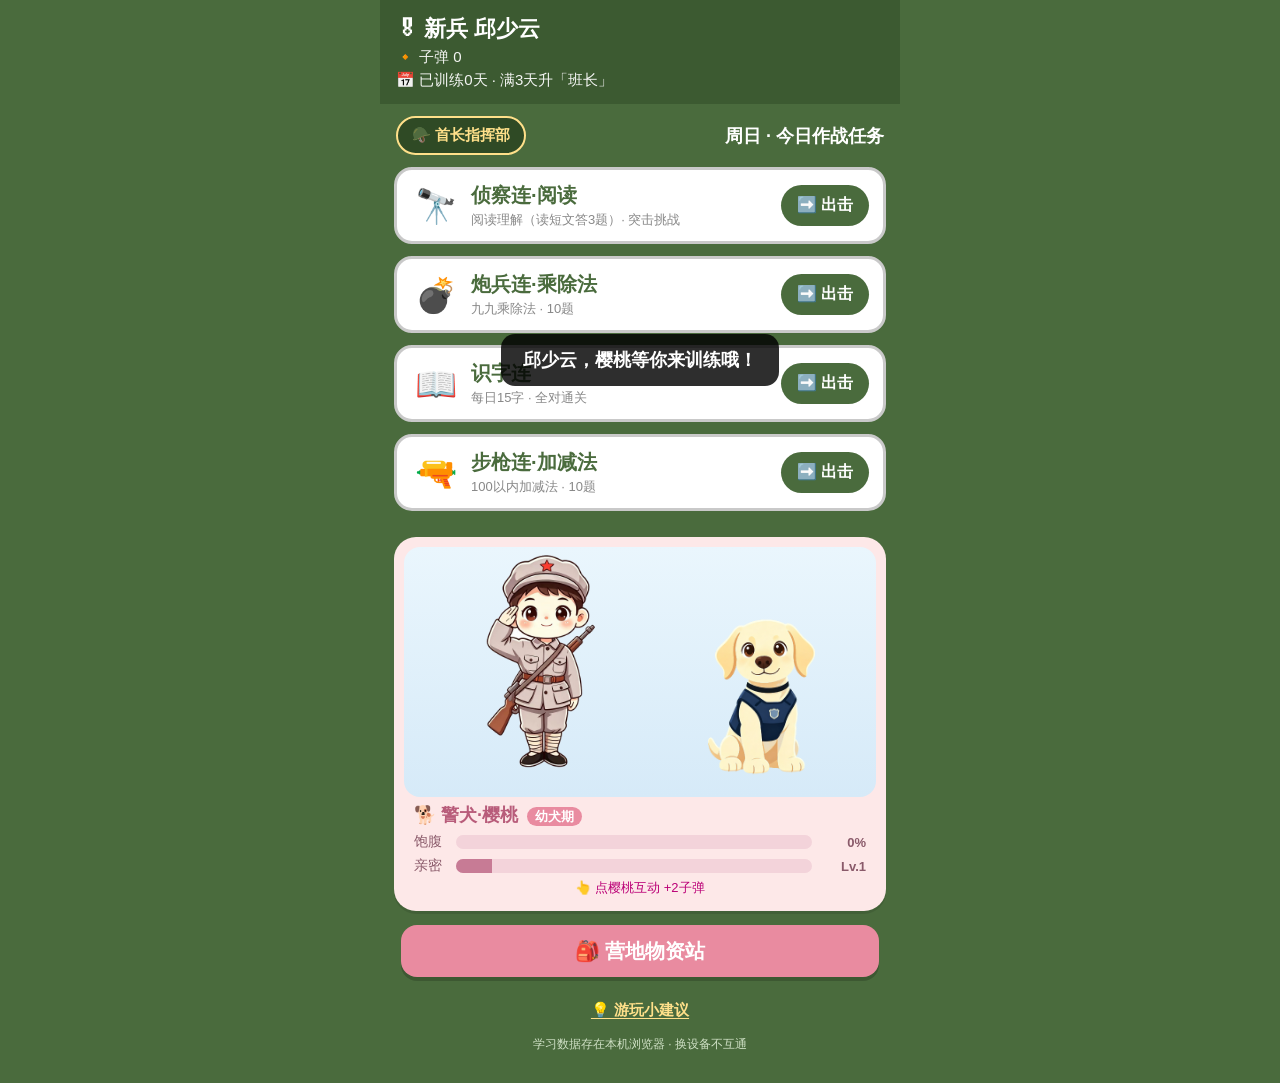
==== index.html @ 489091f8 "deploy qiaoqiao" ====
<!DOCTYPE html>
<html lang="zh-CN">
<head>
  <meta charset="utf-8">
  <meta name="viewport" content="width=device-width, initial-scale=1, maximum-scale=1, user-scalable=no, viewport-fit=cover">
  <title>邱少云小八路与警犬樱桃</title>
  <link rel="stylesheet" href="css/style.css">
  <link rel="manifest" href="manifest.json">
  <link rel="icon" href="icon-192.png" type="image/png">
  <link rel="apple-touch-icon" href="apple-touch-icon.png">
</head>
<body>
  <div id="app"></div>
  <script src="js/data/words.js"></script>
  <script src="js/data/articles.js"></script>
  <script src="js/data/rank.js"></script>
  <script src="js/data/zhuanti.js"></script>
  <script src="js/data/questions.js"></script>
  <script src="js/data/store.js"></script>
  <script src="js/app.js"></script>
  <script>
    if ('serviceWorker' in navigator && location.protocol.indexOf('http') === 0) {
      window.addEventListener('load', function () {
        navigator.serviceWorker.register('./sw.js').catch(function () {})
      })
    }
  </script>
</body>
</html>
---- css/style.css ----
* { box-sizing: border-box; -webkit-tap-highlight-color: transparent; }
html, body { margin: 0; padding: 0; }
body {
  font-family: "PingFang SC", "Microsoft YaHei", "Heiti SC", sans-serif;
  background: #4A6B3D;
  color: #333;
  font-size: 17px;
}
#app {
  max-width: 520px;
  margin: 0 auto;
  min-height: 100vh;
  background: #4A6B3D;
  padding-bottom: 24px;
}
.big-btn {
  display: block; width: 92%; margin: 14px auto;
  min-height: 52px; border: none; border-radius: 16px;
  font-size: 20px; font-weight: bold; color: #fff;
  box-shadow: 0 4px 0 rgba(0,0,0,0.18); cursor: pointer;
}
.btn-green { background: #4A6B3D; }
.btn-pink { background: #E98BA0; }
.big-btn:active { transform: translateY(2px); box-shadow: 0 2px 0 rgba(0,0,0,0.18); }

/* 顶部状态栏 */
.topbar { background: #3c5a31; color: #fff; padding: 14px 16px; }
.rank-badge { font-size: 22px; font-weight: bold; }
.stat { font-size: 15px; margin-top: 4px; opacity: 0.95; }

.home-head { display: flex; justify-content: space-between; align-items: center; padding: 12px 16px 4px; }
.admin-entry {
  background: #2f4a25; color: #ffe08a; border: 2px solid #ffe08a;
  border-radius: 20px; padding: 8px 14px; font-size: 15px; font-weight: bold; cursor: pointer;
}
.today-label { color: #fff; font-size: 18px; font-weight: bold; }

/* 任务卡片 */
.task-list { padding: 8px 14px; }
.task-card {
  display: flex; align-items: center; background: #fff; border: 3px solid #c9c9c9;
  border-radius: 18px; padding: 12px 14px; margin-bottom: 12px; cursor: pointer;
}
.task-card.done { border-color: #f2c200; background: #fffdf0; box-shadow: 0 0 0 3px #fff3b0 inset; }
.task-icon { font-size: 34px; width: 50px; text-align: center; }
.task-info { flex: 1; padding: 0 10px; }
.task-name { font-size: 20px; font-weight: bold; color: #4A6B3D; }
.task-desc { font-size: 13px; color: #888; margin-top: 2px; }
.task-btn {
  background: #4A6B3D; color: #fff; border-radius: 22px; padding: 10px 16px;
  font-size: 16px; font-weight: bold; min-width: 84px; text-align: center;
}
.task-card.done .task-btn { background: #f2c200; color: #6a5200; }
.full-tip { text-align: center; color: #fff; font-size: 16px; padding: 6px; }

/* 樱桃区 */
.cherry-zone {
  background: #FDE8E8; border-radius: 22px; margin: 6px 14px 14px;
  padding: 10px; cursor: pointer; box-shadow: 0 3px 0 rgba(0,0,0,0.1);
}
.cherry-info { padding: 6px 10px 4px; }
.cherry-name { font-size: 18px; font-weight: bold; color: #b85c7a; }
.stage { font-size: 13px; background: #E98BA0; color: #fff; border-radius: 10px; padding: 2px 8px; margin-left: 4px; }
.bar-row { display: flex; align-items: center; margin-top: 6px; font-size: 14px; color: #8a5a6a; }
.bar-row span { width: 34px; }
.bar { flex: 1; height: 14px; background: #f3d3da; border-radius: 8px; overflow: hidden; margin: 0 8px; }
.bar.pink { background: #f3d3da; }
.bar-fill { height: 100%; background: #E98BA0; transition: width .4s; }
.bar.pink .bar-fill { background: #C77B95; }
.bar-row b { width: 46px; text-align: right; font-size: 13px; }
.cherry-hint { font-size: 13px; color: #b07; text-align: center; margin-top: 4px; }

/* 角色场景：淡蓝清爽背景 + 邱少云与樱桃双角色同框 */
.scene-wrap {
  position: relative; width: 100%; height: 250px; border-radius: 16px; overflow: hidden;
  background: linear-gradient(180deg, #EAF6FD 0%, #D6EAF8 100%);
}
.scene-stage { position: absolute; inset: 0; z-index: 2;
  display: flex; align-items: flex-end; justify-content: center; gap: 0.5%; padding: 0 2% 3%; }
.scene-char { position: relative; display: block; }
.scene-char img { display: block; width: 100%; height: auto; }
/* 邱少云：左侧主体，占展示区约 55% */
.qiao-char { flex: 0 0 55%; max-width: 300px; }
/* 樱桃：邱少云右侧脚边，稍微矮一点点，占展示区约 39% */
.cherry-char { flex: 0 0 39%; max-width: 240px; }
/* 点击樱桃时的弹跳反馈 */
.cherry-char.eating img { animation: cherryPop .45s ease-in-out 6; }
@keyframes cherryPop {
  0%,100% { transform: translateY(0) scale(1); }
  50% { transform: translateY(-6px) scale(1.02); }
}
@media (prefers-reduced-motion: reduce) { .cherry-char.eating img { animation: none; } }

.shop-btn { margin-top: 6px; }
.foot-tip { text-align: center; color: #cfe0c5; font-size: 12px; padding: 6px; }

/* 答题页 */
.quiz-head { display: flex; align-items: center; justify-content: space-between; padding: 14px 14px 6px; color: #fff; }
.quiz-back { background: #2f4a25; color: #fff; border-radius: 14px; padding: 8px 12px; font-size: 15px; cursor: pointer; }
.quiz-title { font-size: 19px; font-weight: bold; }
.review-tag { font-size: 12px; background: #E98BA0; color: #fff; border-radius: 8px; padding: 2px 6px; }
.quiz-progress { font-size: 15px; opacity: 0.9; }
.pw-btn { font-size: 14px; }

.article-box { background: #fff; margin: 0 14px; border-radius: 14px; padding: 12px; max-height: 40vh; overflow: auto; }
.article-title { font-size: 18px; font-weight: bold; color: #4A6B3D; margin-bottom: 6px; }
.article-body { font-size: 18px; line-height: 2; color: #444; }
ruby { ruby-position: over; }
ruby rt { font-size: 11px; color: #999; }

.q-text { color: #fff; font-size: 22px; font-weight: bold; text-align: center; padding: 22px 18px; line-height: 1.5; }
.options { padding: 0 16px; }
.option {
  background: #fff; border-radius: 16px; padding: 16px; margin-bottom: 12px;
  font-size: 20px; text-align: center; cursor: pointer; min-height: 52px;
  display: flex; align-items: center; justify-content: center;
}
.option.correct { background: #b6e3a8; border: 3px solid #4caf50; }
.option.wrong { background: #ffc9c9; border: 3px solid #e23b3b; }
.fb { text-align: center; font-size: 20px; font-weight: bold; padding: 10px; }
.fb-ok { color: #b6e3a8; }
.fb-no { color: #ff8a8a; }

/* 成绩单 */
.result { text-align: center; padding: 20px 16px; }
.card { background: #fff; border-radius: 20px; padding: 22px 16px; margin: 0 14px; }
.result-emoji { font-size: 52px; }
.result-title { font-size: 26px; font-weight: bold; color: #4A6B3D; margin: 6px 0; }
.result-score { font-size: 19px; margin: 8px 0; }
.big-num { font-size: 30px; font-weight: bold; color: #E98BA0; }
.result-stars { font-size: 26px; color: #f2c200; letter-spacing: 4px; }
.result-bar { height: 14px; background: #eee; border-radius: 8px; overflow: hidden; margin: 10px 0; }
.result-bar-fill { height: 100%; background: #4A6B3D; transition: width .5s; }
.result-reward { font-size: 16px; color: #b85c7a; margin: 8px 0; }
.wrong-title { font-size: 16px; font-weight: bold; color: #e23b3b; margin-top: 12px; text-align: left; }
.wrong-item { font-size: 14px; color: #666; background: #fff3f3; border-radius: 8px; padding: 8px; margin: 6px 0; text-align: left; }
.retry-tip { text-align: center; font-size: 14px; color: #cfe0c5; margin-top: 8px; }

/* 庆祝 */
.celebrate { text-align: center; padding: 80px 20px; color: #fff; }
.celebrate-emoji { font-size: 90px; animation: pop 0.6s ease; }
.celebrate-title { font-size: 40px; font-weight: bold; margin: 10px 0; }
.celebrate-sub { font-size: 18px; margin-bottom: 24px; }
@keyframes pop { 0% { transform: scale(0.3); } 70% { transform: scale(1.2); } 100% { transform: scale(1); } }

/* 商店 */
.shop-cat { color: #fff; font-size: 18px; font-weight: bold; margin: 14px 16px 6px; }
.shop-grid { display: flex; flex-wrap: wrap; padding: 0 10px; }
.shop-item { width: 46%; background: #fff; border-radius: 16px; padding: 12px; margin: 6px; text-align: center; }
.shop-icon { font-size: 34px; }
.shop-name { font-size: 17px; font-weight: bold; color: #4A6B3D; }
.shop-effect { font-size: 12px; color: #888; min-height: 30px; margin: 4px 0; }
.shop-price { font-size: 15px; color: #E98BA0; font-weight: bold; }
.shop-buy { background: #4A6B3D; color: #fff; border-radius: 14px; padding: 8px; margin-top: 6px; font-weight: bold; cursor: pointer; }
.shop-owned { border-radius: 14px; padding: 8px; margin-top: 6px; font-size: 13px; font-weight: bold; cursor: pointer; }
.shop-owned.on { background: #f2c200; color: #6a5200; }
.shop-owned.off { background: #eee; color: #999; }

/* 首长指挥部 */
.admin-tabs { display: flex; flex-wrap: wrap; padding: 8px 10px; }
.admin-tab { background: #2f4a25; color: #cfe0c5; border-radius: 14px; padding: 8px 12px; margin: 4px; font-size: 14px; font-weight: bold; cursor: pointer; }
.admin-tab.on { background: #ffe08a; color: #4A6B3D; }
.admin-body { background: #fff; margin: 8px 12px 16px; border-radius: 16px; padding: 12px; min-height: 50vh; }
.unit-sel { display: flex; flex-wrap: wrap; gap: 6px; margin-bottom: 10px; }
.unit-btn { background: #eee; border: none; border-radius: 12px; padding: 8px 10px; font-size: 13px; cursor: pointer; }
.unit-btn.on { background: #4A6B3D; color: #fff; }
.word-list { display: flex; flex-direction: column; gap: 6px; }
.word-row { display: flex; align-items: center; background: #f7f7f7; border-radius: 10px; padding: 8px 10px; font-size: 16px; }
.w-c { font-size: 20px; font-weight: bold; width: 36px; }
.w-p { width: 70px; color: #666; }
.w-t { flex: 1; }
.tg { background: #e7f0e0; color: #4A6B3D; border-radius: 8px; padding: 1px 6px; font-size: 12px; margin-right: 3px; }
.w-edit, .w-del { margin-left: 6px; cursor: pointer; font-size: 16px; }
.add-btn { display: block; width: 100%; background: #4A6B3D; color: #fff; border: none; border-radius: 12px; padding: 12px; font-size: 16px; font-weight: bold; margin-top: 10px; cursor: pointer; }
.edit-box { background: #f7f7f7; border-radius: 12px; padding: 12px; display: flex; flex-direction: column; gap: 8px; }
.e-in, .e-ta, .custom-input { border: 1px solid #ccc; border-radius: 8px; padding: 10px; font-size: 15px; width: 100%; }
.e-ta { min-height: 90px; }
.tg-sel { display: flex; flex-wrap: wrap; gap: 8px; font-size: 14px; }
.art-row { display: flex; align-items: center; background: #f7f7f7; border-radius: 10px; padding: 10px; margin-bottom: 6px; }
.art-title { flex: 1; font-size: 15px; }
.cu-progress { width: 100%; text-align: center; font-size: 15px; font-weight: bold; color: #2f4a25; background: #f0f7ea; border-radius: 10px; padding: 8px; margin-bottom: 4px; }
.word-row.imp { background: #fde8ef; }
.word-row.imp .w-t { color: #c0397b; }
.imp-sel { display: flex; gap: 10px; align-items: center; }
.imp-sel .unit-select { flex: 1; }
.import-box .e-in { margin-bottom: 2px; }
.add-btn.danger { background: #c0397b; }
.art-edit, .art-del { margin-left: 8px; cursor: pointer; }
.period-sel { display: flex; gap: 8px; margin-bottom: 10px; }
.period-btn { background: #eee; border: none; border-radius: 12px; padding: 8px 14px; font-size: 14px; cursor: pointer; }
.period-btn.on { background: #4A6B3D; color: #fff; }
.rep-table { width: 100%; border-collapse: collapse; font-size: 15px; }
.rep-table th, .rep-table td { border: 1px solid #eee; padding: 8px; text-align: center; }
.rep-table th { background: #f0f5ec; color: #4A6B3D; }
.rep-total { text-align: center; font-size: 18px; font-weight: bold; color: #E98BA0; margin-top: 10px; }
.score-box { text-align: center; }
.score-now { font-size: 20px; font-weight: bold; color: #4A6B3D; margin-bottom: 12px; }
.score-row { display: flex; gap: 10px; justify-content: center; margin-bottom: 10px; }
.score-row .big-btn { width: auto; margin: 0; padding: 10px 18px; min-width: 70px; }
.custom-row { display: flex; gap: 8px; align-items: center; margin-top: 8px; }
.custom-input { flex: 1; }
.custom-btn { background: #4A6B3D; color: #fff; border-radius: 12px; padding: 10px 14px; font-weight: bold; cursor: pointer; }
.custom-btn.sub { background: #E98BA0; }

/* 学习进度 · 单元选择 */
.progress-box { display: flex; flex-direction: column; gap: 12px; }
.progress-tip { background: #f0f5ec; border-radius: 12px; padding: 12px; font-size: 14px; line-height: 1.6; color: #4A6B3D; }
.progress-tip b { color: #2f4a25; }
.progress-sum { font-size: 17px; font-weight: bold; color: #4A6B3D; text-align: center; }
.unit-grid { display: grid; grid-template-columns: repeat(2, 1fr); gap: 10px; }
.unit-toggle {
  background: #f2f2f2; border: 2px solid #e0e0e0; border-radius: 14px; padding: 14px 10px;
  display: flex; flex-direction: column; align-items: center; gap: 4px; cursor: pointer; transition: all .15s;
}
.unit-toggle.on { background: #4A6B3D; border-color: #4A6B3D; }
.unit-toggle .ut-no { font-size: 16px; font-weight: bold; color: #333; }
.unit-toggle .ut-cnt { font-size: 13px; color: #888; }
.unit-toggle .ut-state { font-size: 13px; color: #bbb; }
.unit-toggle.on .ut-no, .unit-toggle.on .ut-cnt, .unit-toggle.on .ut-state { color: #fff; }
.progress-actions { display: flex; gap: 10px; }
.progress-actions .big-btn { flex: 1; margin: 0; }
.unit-toggle .ut-read { font-size: 12px; color: #a98; }
.unit-toggle.on .ut-read { color: #e8f3df; }
.cu-box { display: flex; flex-direction: column; gap: 10px; background: #fff; border: 2px solid #d8e6cf; border-radius: 14px; padding: 14px 16px; }
.cu-progress { font-size: 15px; font-weight: bold; color: #2f4a25; text-align: center; background: #eef5e8; border-radius: 10px; padding: 8px 10px; }
.cu-line { display: flex; align-items: center; justify-content: center; gap: 8px; flex-wrap: wrap; }
.cu-label { font-size: 15px; color: #4A6B3D; white-space: nowrap; }
.unit-select { font-size: 15px; font-weight: bold; color: #2f4a25; background: #f0f7ea; border: 2px solid #4A6B3D; border-radius: 10px; padding: 8px 12px; cursor: pointer; max-width: 48%; }
.unit-select:focus { outline: none; box-shadow: 0 0 0 3px rgba(123,179,106,.3); }

/* 手机端：学习进度页布局优化（避免横向拥挤） */
@media (max-width: 560px) {
  .cu-box { padding: 12px 12px; }
  .cu-line { gap: 6px 8px; }
  .cu-label { font-size: 13px; }
  .unit-select { flex: 1 1 130px; min-width: 0; max-width: 100%; font-size: 14px; padding: 10px 8px; }
  .scope-grid { grid-template-columns: 1fr; }
  .scope-card { padding: 14px; gap: 8px; }
  .scope-card .sc-num { font-size: 28px; }
  /* 手机端：高度驱动放大角色——先给容器确定百分比高度，img 再 100% 填满，避免百分比相对无高度父级失效被原图撑爆 */
  .scene-wrap { height: 320px; }
  .scene-stage { padding: 0 3% 3%; }
  .qiao-char { position: absolute; left: 4%; bottom: 3%; height: 90%; flex: none; max-width: none; }
  .qiao-char img { height: 100%; width: auto; max-width: none; }
  .cherry-char { position: absolute; right: 3%; bottom: 3%; height: 52%; flex: none; max-width: none; }
  .cherry-char img { height: 100%; width: auto; max-width: none; }
}

/* 可视化筛选 · 出题范围 */
.scope-sec { margin-top: 6px; }
.scope-title { font-size: 15px; font-weight: bold; color: #2f4a25; margin: 10px 2px 8px; }
.scope-grid { display: grid; grid-template-columns: repeat(2, 1fr); gap: 10px; }
.scope-card { background: #f7faf4; border: 1px solid #e3ecdc; border-radius: 14px; padding: 12px; display: flex; flex-direction: column; gap: 7px; }
.scope-card .sc-head { font-size: 14px; font-weight: bold; color: #4A6B3D; }
.scope-card .sc-num { font-size: 26px; font-weight: bold; color: #2f4a25; line-height: 1; }
.scope-card .sc-sub { font-size: 13px; font-weight: normal; color: #9aa; margin-left: 4px; }
.scope-card .sc-bar { height: 8px; background: #e3ecdc; border-radius: 6px; overflow: hidden; }
.scope-card .sc-fill { height: 100%; background: linear-gradient(90deg, #7bb36a, #4A6B3D); border-radius: 6px; transition: width .4s; }
.scope-card .sc-note { font-size: 12px; color: #8a9; line-height: 1.4; }
.tier-row { display: flex; flex-wrap: wrap; gap: 4px; margin-top: 2px; }
.tier { font-size: 11px; padding: 2px 7px; border-radius: 9px; }
.tier.on { background: #4A6B3D; color: #fff; }
.tier.off { background: #e9e9e9; color: #aaa; text-decoration: line-through; }

/* toast */
.toast {
  position: fixed; left: 50%; top: 40%; transform: translate(-50%, -50%) scale(0.8);
  background: rgba(0,0,0,0.82); color: #fff; padding: 14px 22px; border-radius: 14px;
  font-size: 18px; font-weight: bold; opacity: 0; transition: all .25s; z-index: 99; text-align: center;
}
.toast.show { opacity: 1; transform: translate(-50%, -50%) scale(1); }

/* 错题复习轮横幅 */
.review-banner { background: #fff4e0; color: #a35a00; border: 2px dashed #f0b860; border-radius: 12px; padding: 10px 12px; margin: 8px 14px; font-size: 15px; font-weight: bold; text-align: center; }

/* ===== 营地物资站：顶部角色形象展示区（复用首页场景） ===== */
.shop-scene { margin: 4px 14px 2px; background: #FDE8E8; border-radius: 22px; padding: 10px 10px 8px; box-shadow: 0 3px 0 rgba(0,0,0,0.1); }
.worn-row { display: flex; flex-wrap: wrap; gap: 6px; justify-content: center; padding: 8px 4px 2px; }
.worn-chip { background: #fff; border: 1.5px solid #E98BA0; color: #b85c7a; border-radius: 12px; padding: 3px 10px; font-size: 13px; font-weight: bold; }
.worn-none { font-size: 13px; color: #b08a96; }

/* 部位标签 */
.slot-tag { font-size: 11px; font-weight: normal; background: #eef3ea; color: #6a8a5c; border-radius: 8px; padding: 1px 6px; margin-left: 4px; vertical-align: middle; }

/* 子弹不足：兑换按钮置灰 */
.shop-buy.disabled { background: #c9c9c9; color: #f3f3f3; cursor: not-allowed; box-shadow: none; }

/* 已穿戴/未穿戴状态按钮 */
.shop-owned { background: #f2f2f2; color: #888; }

/* 防弹背心换色器（5个色块圆点） */
.vest-colors { display: flex; justify-content: center; gap: 8px; margin-top: 8px; }
.vest-dot {
  width: 22px; height: 22px; border-radius: 50%; cursor: pointer;
  border: 2px solid #ddd; box-shadow: 0 1px 3px rgba(0,0,0,0.15); display: inline-block;
}
.vest-dot.cur { border-color: #E98BA0; box-shadow: 0 0 0 3px rgba(233,139,160,0.35); }

/* ===== 游玩小建议 ===== */
.play-tip-entry {
  text-align: center; color: #ffe08a; font-size: 15px; font-weight: bold;
  padding: 10px; cursor: pointer; text-decoration: underline; text-underline-offset: 3px;
}
.tip-mask {
  position: fixed; inset: 0; background: rgba(0,0,0,0.55); z-index: 200;
  display: flex; align-items: center; justify-content: center; padding: 24px;
}
.tip-box { background: #fff; border-radius: 20px; padding: 22px 18px; max-width: 380px; width: 100%; text-align: center; }
.tip-title { font-size: 21px; font-weight: bold; color: #4A6B3D; margin-bottom: 10px; }
.tip-body { font-size: 16px; line-height: 1.8; color: #555; margin-bottom: 6px; }
.tip-box .big-btn { width: 100%; margin: 10px 0 0; }

/* 学习进度：生字范围行 */
.progress-range { font-size: 14px; font-weight: normal; color: #cfe0c5; }
.admin-body .progress-range { color: #7a9a6a; }

/* 错题库（首长指挥部） */
.wrongbank-empty { text-align: center; color: #888; padding: 30px 16px; font-size: 16px; }
.wrongbank-box { padding: 6px 14px 20px; }
.wrongbank-tip { background: #eef6e8; border-radius: 10px; padding: 10px 12px; font-size: 13px; color: #557; margin-bottom: 10px; line-height: 1.5; }
.wrong-row { background: #fff; border: 1px solid #e3ecdc; border-radius: 10px; padding: 10px 12px; margin-bottom: 8px; display: flex; flex-direction: column; gap: 3px; }
.wrong-row .w-task { font-size: 12px; color: #4A6B3D; font-weight: bold; }
.wrong-row .w-q { font-size: 15px; }
.wrong-row .w-a { font-size: 13px; color: #c0392b; }
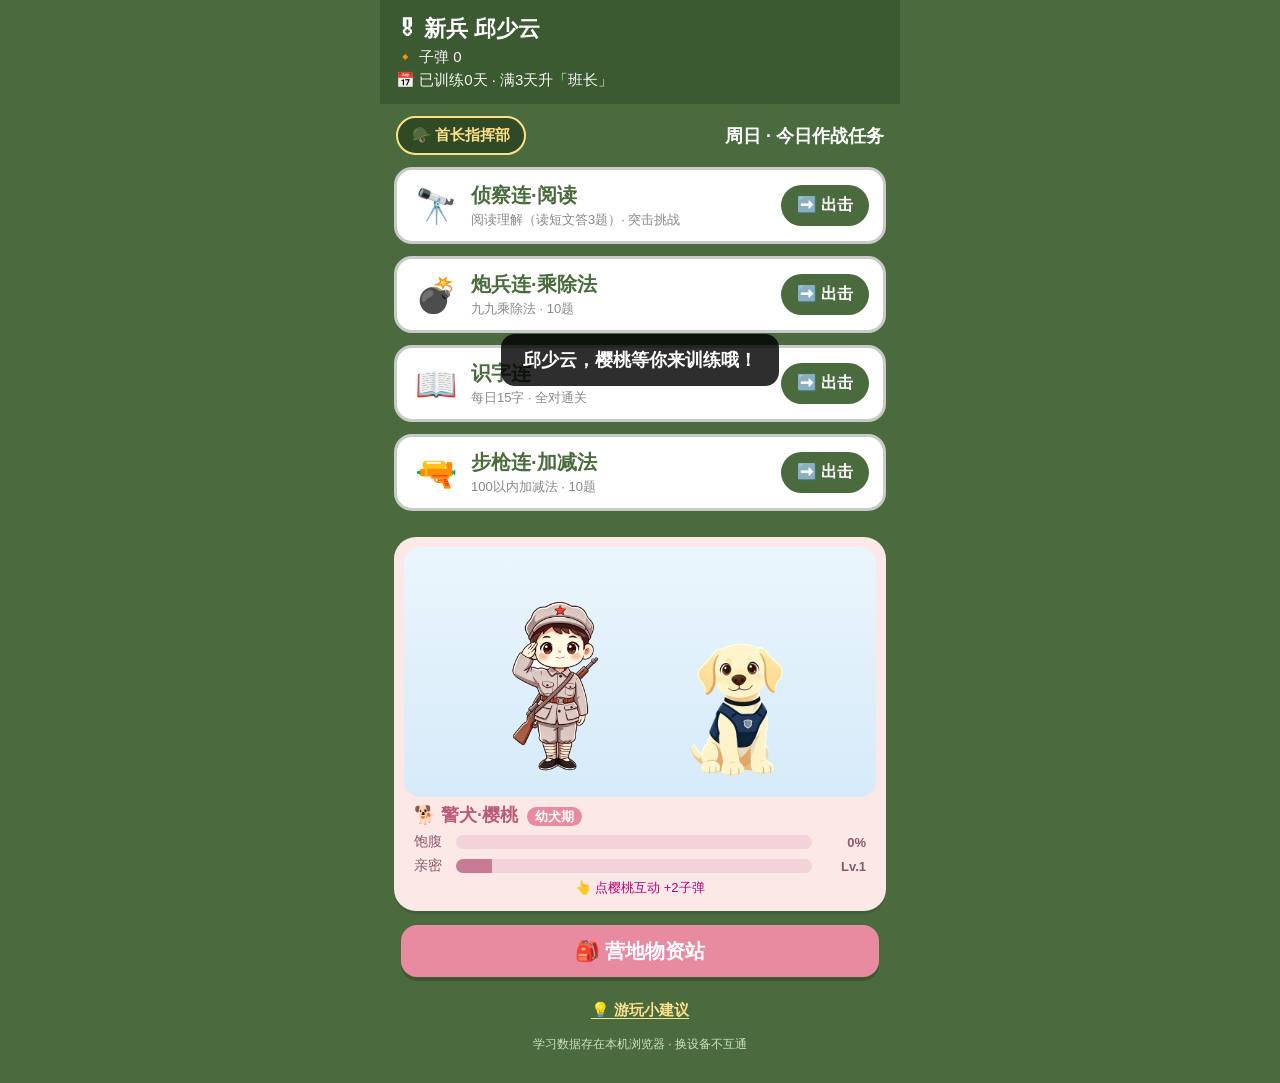
==== commit 64e63265: "更新：识字连会认优先出题 + 樱桃谢谢主人动画 + 新增东风模型 + 皮肤图退回干净基线" ====
--- a/index.html
+++ b/index.html
@@ -19,7 +19,7 @@
   <script src="js/data/store.js"></script>
   <script src="js/app.js"></script>
   <script>
-    if ('serviceWorker' in navigator && location.protocol.indexOf('http') === 0) {
+    if ('serviceWorker' in navigator && location.protocol.indexOf('http') === 0 && location.hostname !== 'localhost' && location.hostname !== '127.0.0.1') {
       window.addEventListener('load', function () {
         navigator.serviceWorker.register('./sw.js').catch(function () {})
       })
--- a/css/style.css
+++ b/css/style.css
@@ -77,19 +77,105 @@
 }
 .scene-stage { position: absolute; inset: 0; z-index: 2;
   display: flex; align-items: flex-end; justify-content: center; gap: 0.5%; padding: 0 2% 3%; }
-.scene-char { position: relative; display: block; }
-.scene-char img { display: block; width: 100%; height: auto; }
-/* 邱少云：左侧主体，占展示区约 55% */
-.qiao-char { flex: 0 0 55%; max-width: 300px; }
-/* 樱桃：邱少云右侧脚边，稍微矮一点点，占展示区约 39% */
-.cherry-char { flex: 0 0 39%; max-width: 240px; }
-/* 点击樱桃时的弹跳反馈 */
-.cherry-char.eating img { animation: cherryPop .45s ease-in-out 6; }
+/* 角色统一按"高度"约束缩放：无论皮肤图画布多大，视觉大小都和默认形象一致，绝不超出场景框 */
+.scene-char { position: relative; display: block; flex: 0 0 auto; }
+/* 角色内层：基础形象 + 穿戴道具叠加，一起做动画；宽度收缩至图片实际宽度，保证道具百分比坐标准确 */
+.char-inner { position: relative; height: 100%; width: fit-content; margin: 0 auto; }
+.char-inner .char-base { position: relative; z-index: 1; display: block; height: 100%; width: auto; max-width: none; }
+.scene-ov { position: absolute; pointer-events: none; }
+.scene-ov img { display: block; width: 100%; height: auto; filter: drop-shadow(0 2px 3px rgba(0,0,0,.18)); }
+.scene-ov.behind { z-index: 0; }
+.scene-ov.front { z-index: 2; }
+/* 邱少云：左侧主体，高度占展示区 84% */
+.qiao-char { height: 84%; }
+/* 樱桃：邱少云右侧脚边，稍微矮一点，高度占 64% */
+.cherry-char { height: 64%; position: relative; }
+/* 点击樱桃时的开心弹跳反馈 */
+.cherry-char.eating .char-inner { animation: cherryPop .45s ease-in-out 6; }
 @keyframes cherryPop {
-  0%,100% { transform: translateY(0) scale(1); }
-  50% { transform: translateY(-6px) scale(1.02); }
-}
-@media (prefers-reduced-motion: reduce) { .cherry-char.eating img { animation: none; } }
+  0%,100% { transform: translateY(0) scale(1) rotate(0); }
+  25% { transform: translateY(-6px) scale(1.03) rotate(-3deg); }
+  50% { transform: translateY(-2px) scale(1.05) rotate(3deg); }
+  75% { transform: translateY(-6px) scale(1.03) rotate(-3deg); }
+}
+
+/* 吃东西时的“谢谢主人”气泡 + 飘心 */
+.cherry-thanks {
+  position: absolute; left: 50%; top: -4%;
+  transform: translateX(-50%);
+  background: #fff7fb; color: #d6336c; font-weight: 700; font-size: 14px;
+  padding: 4px 10px; border-radius: 14px; border: 2px solid #ffd6e7;
+  white-space: nowrap; pointer-events: none; opacity: 0; z-index: 5;
+  box-shadow: 0 2px 6px rgba(214,51,108,.2);
+}
+.cherry-char.eating .cherry-thanks { animation: thanksFloat 1.8s ease-in-out infinite; }
+
+@keyframes thanksFloat {
+  0%   { opacity: 0; transform: translate(-50%, 8px) scale(.8); }
+  20%  { opacity: 1; transform: translate(-50%, -2px) scale(1); }
+  80%  { opacity: 1; transform: translate(-50%, -14px) scale(1); }
+  100% { opacity: 0; transform: translate(-50%, -26px) scale(.95); }
+}
+
+.cherry-hearts { position: absolute; left: 50%; top: 12%; width: 0; height: 0; pointer-events: none; z-index: 4; }
+.cherry-hearts span { position: absolute; left: 0; bottom: 0; font-size: 18px; opacity: 0; }
+.cherry-char.eating .cherry-hearts span { animation: heartUp 1.8s ease-in infinite; }
+.cherry-char.eating .cherry-hearts span:nth-child(2) { animation-delay: .6s; left: -16px; }
+.cherry-char.eating .cherry-hearts span:nth-child(3) { animation-delay: 1.2s; left: 16px; }
+
+@keyframes heartUp {
+  0%   { opacity: 0; transform: translateY(0) scale(.6); }
+  30%  { opacity: 1; }
+  100% { opacity: 0; transform: translateY(-54px) scale(1.1); }
+}
+
+
+/* ===== 角色动画：让两位人物更有"活气" ===== */
+/* 入场：仅淡入，不做位移/缩放，避免反复重渲染时再"弹"一下 */
+@keyframes popIn {
+  from { opacity: 0; }
+  to   { opacity: 1; }
+}
+/* 待机：极轻微的呼吸式上下浮动，去掉旋转（旋转最易引起眩晕），放慢节奏 */
+@keyframes qiaoFloat {
+  0%,100% { transform: translateY(0); }
+  50%     { transform: translateY(-2px); }
+}
+/* 樱桃待机：小幅上下浮动 + 左右轻轻摇摆，明显但不晕（无旋转）*/
+@keyframes cherryFloat {
+  0%,100% { transform: translateY(0) translateX(0); }
+  25%     { transform: translateY(-4px) translateX(-3px); }
+  50%     { transform: translateY(-5px) translateX(0); }
+  75%     { transform: translateY(-4px) translateX(3px); }
+}
+/* 邱少云点击互动：俏皮小跳 + 敬礼式倾斜 */
+@keyframes qiaoHop {
+  0%   { transform: translateY(0) rotate(0); }
+  25%  { transform: translateY(-34px) rotate(-7deg); }
+  55%  { transform: translateY(0) rotate(5deg); }
+  75%  { transform: translateY(-8px) rotate(-2deg); }
+  100% { transform: translateY(0) rotate(0); }
+}
+.qiao-char, .cherry-char {
+  transform-origin: bottom center;
+  animation: popIn .6s ease-out both;
+}
+.qiao-char .char-inner, .cherry-char .char-inner {
+  transform-origin: bottom center;
+  will-change: transform;
+}
+/* 两人待机：邱少云极轻微慢节奏呼吸；樱桃稍快、带左右晃，更显灵动（动画在 char-inner 上，道具跟着一起动） */
+.qiao-char .char-inner { animation: qiaoFloat 6.5s ease-in-out infinite; }
+.cherry-char .char-inner { animation: cherryFloat 4.2s ease-in-out infinite; }
+/* 邱少云被点击时的小跳（覆盖待机动画）*/
+.qiao-char.tap .char-inner { animation: qiaoHop .6s ease; }
+
+/* 尊重"减少动效"系统偏好：关闭持续性的待机/入场动画，避免眩晕 */
+@media (prefers-reduced-motion: reduce) {
+  .qiao-char, .cherry-char { animation: none !important; }
+  .qiao-char .char-inner, .cherry-char .char-inner { animation: none !important; }
+  /* 注意：樱桃"吃东西谢谢主人"是用户主动触发的短时反馈，不在此处关闭，确保一定能看到 */
+}
 
 .shop-btn { margin-top: 6px; }
 .foot-tip { text-align: center; color: #cfe0c5; font-size: 12px; padding: 6px; }
@@ -147,7 +233,11 @@
 .shop-cat { color: #fff; font-size: 18px; font-weight: bold; margin: 14px 16px 6px; }
 .shop-grid { display: flex; flex-wrap: wrap; padding: 0 10px; }
 .shop-item { width: 46%; background: #fff; border-radius: 16px; padding: 12px; margin: 6px; text-align: center; }
-.shop-icon { font-size: 34px; }
+.shop-icon { font-size: 34px; height: 90px; display: flex; align-items: center; justify-content: center; }
+.shop-icon img { max-width: 100%; max-height: 90px; object-fit: contain; display: block; }
+.coll-icon { height: 70px; display: flex; align-items: center; justify-content: center; }
+.coll-icon img { max-width: 100%; max-height: 70px; object-fit: contain; display: block; }
+.shop-item, .coll-item { position: relative; }
 .shop-name { font-size: 17px; font-weight: bold; color: #4A6B3D; }
 .shop-effect { font-size: 12px; color: #888; min-height: 30px; margin: 4px 0; }
 .shop-price { font-size: 15px; color: #E98BA0; font-weight: bold; }
@@ -240,10 +330,12 @@
   /* 手机端：高度驱动放大角色——先给容器确定百分比高度，img 再 100% 填满，避免百分比相对无高度父级失效被原图撑爆 */
   .scene-wrap { height: 320px; }
   .scene-stage { padding: 0 3% 3%; }
-  .qiao-char { position: absolute; left: 4%; bottom: 3%; height: 90%; flex: none; max-width: none; }
-  .qiao-char img { height: 100%; width: auto; max-width: none; }
-  .cherry-char { position: absolute; right: 3%; bottom: 3%; height: 52%; flex: none; max-width: none; }
-  .cherry-char img { height: 100%; width: auto; max-width: none; }
+  .qiao-char { position: absolute; left: -3%; bottom: 3%; height: 80%; flex: none; max-width: none; }
+  .qiao-char .char-inner { height: 100%; }
+  .qiao-char .char-base { height: 100%; width: auto; max-width: none; }
+  .cherry-char { position: absolute; right: 2%; bottom: 3%; height: 64%; flex: none; max-width: none; }
+  .cherry-char .char-inner { height: 100%; }
+  .cherry-char .char-base { height: 100%; width: auto; max-width: none; }
 }
 
 /* 可视化筛选 · 出题范围 */
@@ -285,6 +377,16 @@
 /* 子弹不足：兑换按钮置灰 */
 .shop-buy.disabled { background: #c9c9c9; color: #f3f3f3; cursor: not-allowed; box-shadow: none; }
 
+/* 兑换规则说明入口 & 分类色条 & 商品卡角标/高亮 */
+.play-tip-entry[data-action="show-shoprules"] { color: #ffe08a; }
+.shop-cat-desc { color: #e7f0df; font-size: 12px; opacity: 0.9; margin: 0 16px 4px; }
+.shop-cat-bar { height: 4px; border-radius: 2px; margin: 0 16px 8px; opacity: 0.65; }
+.cat-dot { display: inline-block; width: 10px; height: 10px; border-radius: 50%; margin-right: 8px; vertical-align: middle; }
+.shop-item { position: relative; }
+.shop-badge { position: absolute; top: 6px; right: 6px; background: #4A6B3D; color: #fff; font-size: 11px; border-radius: 10px; padding: 2px 7px; font-weight: bold; z-index: 2; }
+.shop-item.equipped { box-shadow: 0 0 0 3px #E98BA0 inset, 0 4px 0 rgba(0,0,0,0.12); }
+.shop-item.equipped .shop-badge { background: #E98BA0; }
+
 /* 已穿戴/未穿戴状态按钮 */
 .shop-owned { background: #f2f2f2; color: #888; }
 
@@ -322,3 +424,42 @@
 .wrong-row .w-task { font-size: 12px; color: #4A6B3D; font-weight: bold; }
 .wrong-row .w-q { font-size: 15px; }
 .wrong-row .w-a { font-size: 13px; color: #c0392b; }
+
+/* ===== 营地物资站：四大板块 Tab 重构 ===== */
+.shop-head { display: flex; align-items: center; gap: 8px; padding: 14px 14px 6px; color: #fff; flex-wrap: wrap; }
+.shop-head .quiz-title { flex: 1; font-size: 19px; font-weight: bold; }
+.shop-bullets { background: #2f4a25; border-radius: 12px; padding: 4px 10px; font-size: 15px; font-weight: bold; }
+.shop-rank { background: #8a6d2b; border-radius: 12px; padding: 4px 10px; font-size: 14px; font-weight: bold; }
+
+.shop-tabs { display: flex; gap: 6px; padding: 10px 12px 0; }
+.shop-tab {
+  flex: 1; text-align: center; background: #3c5a31; color: #d8e6cf;
+  border-radius: 14px 14px 0 0; padding: 10px 6px; font-size: 14px; font-weight: bold; cursor: pointer;
+  border: 2px solid transparent; border-bottom: none;
+}
+.shop-tab.on { background: #fff; color: #4A6B3D; border-color: #c9c9c9; }
+
+.shop-panel { background: #fff; margin: 0 12px 14px; border-radius: 0 0 16px 16px; padding: 12px 10px 16px; border: 2px solid #c9c9c9; border-top: none; }
+.panel-tip { font-size: 13px; color: #8a8a8a; line-height: 1.5; margin: 2px 4px 12px; padding: 8px 10px; background: #f5f8f2; border-radius: 10px; }
+
+/* 军衔装束：皮肤卡片网格 */
+.skin-grid { display: grid; grid-template-columns: repeat(2, 1fr); gap: 12px; padding: 0 4px; }
+.skin-card { background: #f7faf4; border: 2px solid #e3ecdc; border-radius: 16px; padding: 12px; text-align: center; }
+.skin-card.owned { border-color: #cdddbd; }
+.skin-card.equipped { border-color: #E98BA0; box-shadow: 0 0 0 3px rgba(233,139,160,0.25); }
+.skin-img { width: 100%; height: 210px; border-radius: 12px; overflow: hidden; background: linear-gradient(180deg,#EAF6FD,#D6EAF8); display: flex; align-items: flex-end; justify-content: center; }
+.skin-img img { max-height: 100%; width: auto; object-fit: contain; }
+.skin-name { font-size: 17px; font-weight: bold; color: #4A6B3D; margin-top: 8px; }
+.skin-rank { font-size: 12px; color: #999; margin: 2px 0 8px; }
+.shop-buy.locked { background: #c9c9c9; color: #f3f3f3; cursor: not-allowed; box-shadow: none; }
+
+/* 军事装备库：收藏柜网格 */
+.coll-grid { display: grid; grid-template-columns: repeat(3, 1fr); gap: 10px; padding: 0 4px; }
+.coll-item { background: #f3f3f3; border: 2px solid #e0e0e0; border-radius: 14px; padding: 12px 8px; text-align: center; }
+.coll-item.locked { filter: grayscale(1); opacity: 0.7; }
+.coll-item.owned { background: #fff7ec; border-color: #f0c060; }
+.coll-icon { font-size: 34px; }
+.coll-name { font-size: 14px; font-weight: bold; color: #4A6B3D; margin: 4px 0; }
+.coll-tag { font-size: 12px; color: #b8860b; font-weight: bold; margin-bottom: 4px; }
+.coll-price { font-size: 13px; color: #E98BA0; font-weight: bold; margin-bottom: 4px; }
+.coll-owned { border-radius: 12px; padding: 7px; margin-top: 4px; font-size: 13px; font-weight: bold; background: #f2c200; color: #6a5200; }
